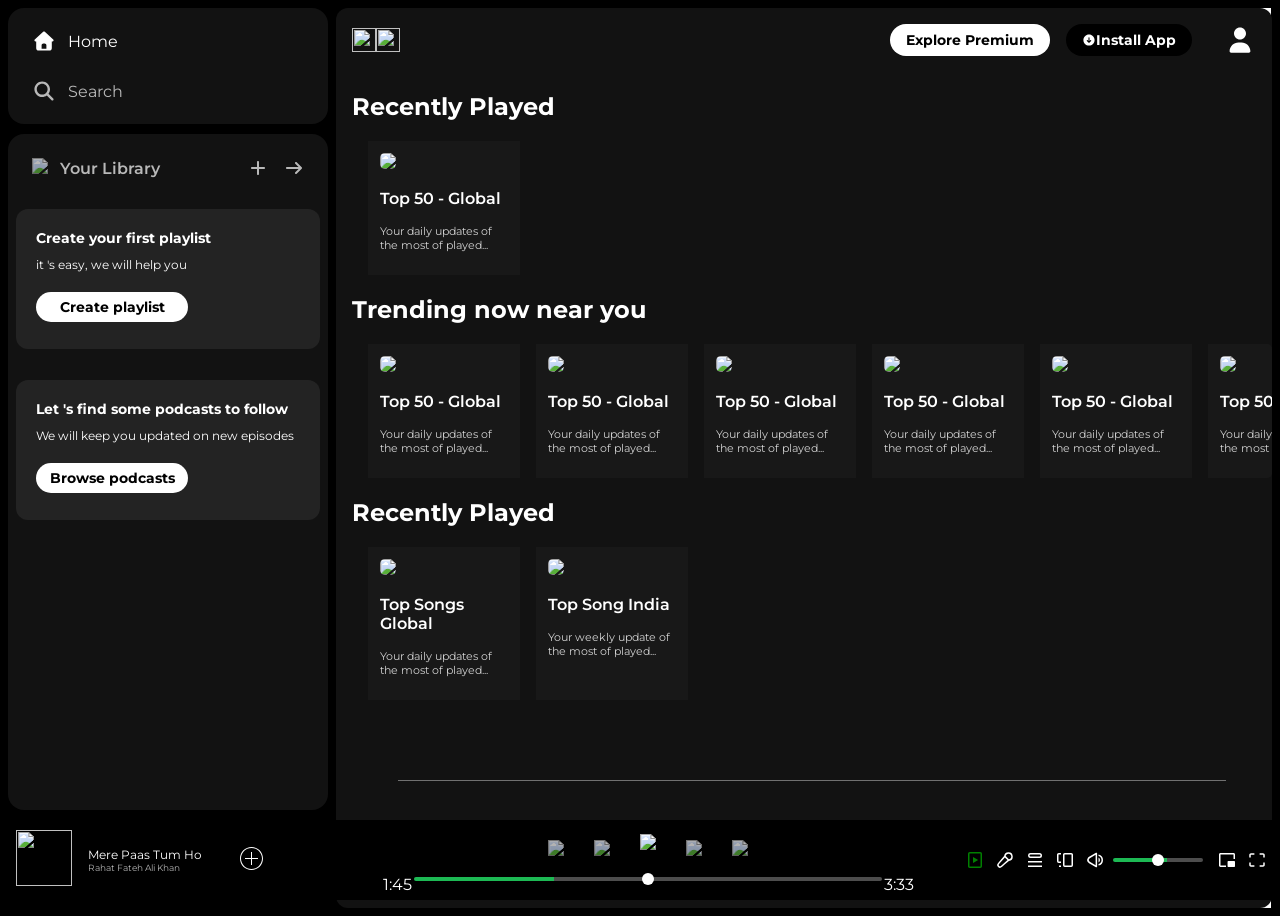
==== projects/Spotify clone/index.html @ 656fa6e5 "Add files via upload" ====
<!DOCTYPE html>
<html lang="en">

<head>
    <meta charset="UTF-8">
    <meta name="viewport" content="width=device-width, initial-scale=1.0">
    <title>Spotify - Web Player: Music for everyone</title>
    <link rel="stylesheet" href="./style.css" />
    <link rel="preconnect" href="https://fonts.googleapis.com">
    <link rel="preconnect" href="https://fonts.gstatic.com" crossorigin>
    <link href="https://fonts.googleapis.com/css2?family=Montserrat:ital,wght@0,100..900;1,100..900&display=swap"
        rel="stylesheet">
</head>

<body>
    <div class="main">
        <div class="sidebar">
            <div class="nav">
                <div class="nav-option nav-option-1">
                    <svg class="icon" xmlns="http://www.w3.org/2000/svg" viewBox="0 0 640 640">
                        <path fill="currentColor"
                            d="M341.8 72.6C329.5 61.2 310.5 61.2 298.3 72.6L74.3 280.6C64.7 289.6 61.5 303.5 66.3 315.7C71.1 327.9 82.8 336 96 336L112 336L112 512C112 547.3 140.7 576 176 576L464 576C499.3 576 528 547.3 528 512L528 336L544 336C557.2 336 569 327.9 573.8 315.7C578.6 303.5 575.4 289.5 565.8 280.6L341.8 72.6zM304 384L336 384C362.5 384 384 405.5 384 432L384 528L256 528L256 432C256 405.5 277.5 384 304 384z" />
                    </svg>
                    <a href="#">Home</a>
                </div>
                <div class="nav-option nav-option-2">
                    <svg class="icon" xmlns="http://www.w3.org/2000/svg" viewBox="0 0 640 640">
                        <path fill="currentColor"
                            d="M480 272C480 317.9 465.1 360.3 440 394.7L566.6 521.4C579.1 533.9 579.1 554.2 566.6 566.7C554.1 579.2 533.8 579.2 521.3 566.7L394.7 440C360.3 465.1 317.9 480 272 480C157.1 480 64 386.9 64 272C64 157.1 157.1 64 272 64C386.9 64 480 157.1 480 272zM272 416C351.5 416 416 351.5 416 272C416 192.5 351.5 128 272 128C192.5 128 128 192.5 128 272C128 351.5 192.5 416 272 416z" />
                    </svg>
                    <a href="#">Search</a>
                </div>

            </div>
            <div class="library">
                <div class="lib-header">

                    <!-- LEFT -->
                    <div class="lib-left">
                        <img src="https://spotify-clone-safullah-siddiqui.vercel.app/assets/library_icon.png">
                        <span>Your Library</span>
                    </div>

                    <!-- RIGHT -->
                    <div class="lib-right">
                        <svg class="icon" xmlns="http://www.w3.org/2000/svg" viewBox="0 0 640 640">
                            <path fill="currentColor"
                                d="M352 128C352 110.3 337.7 96 320 96C302.3 96 288 110.3 288 128L288 288L128 288C110.3 288 96 302.3 96 320C96 337.7 110.3 352 128 352L288 352L288 512C288 529.7 302.3 544 320 544C337.7 544 352 529.7 352 512L352 352L512 352C529.7 352 544 337.7 544 320C544 302.3 529.7 288 512 288L352 288L352 128z" />
                        </svg>

                        <svg class="icon" xmlns="http://www.w3.org/2000/svg" viewBox="0 0 640 640">
                            <path fill="currentColor"
                                d="M566.6 342.6C579.1 330.1 579.1 309.8 566.6 297.3L406.6 137.3C394.1 124.8 373.8 124.8 361.3 137.3C348.8 149.8 348.8 170.1 361.3 182.6L466.7 288L96 288C78.3 288 64 302.3 64 320C64 337.7 78.3 352 96 352L466.7 352L361.3 457.4C348.8 469.9 348.8 490.2 361.3 502.7C373.8 515.2 394.1 515.2 406.6 502.7L566.6 342.7z" />
                        </svg>
                    </div>

                </div>

                <div class="lib-bottom">
                    <div class="box">
                        <p class="b1">Create your first playlist</p>
                        <p class="b2">it 's easy, we will help you</p>
                        <div class="b3">Create playlist</div>
                    </div>
                    <div class="box">
                        <p class="b1">Let 's find some podcasts to follow</p>
                        <p class="b2">We will keep you updated on new episodes</p>
                        <div class="b3">Browse podcasts</div>
                    </div>
                </div>
            </div>

        </div>




        <div class="main-content">
            <div class="sticky-nav">
                <div class="sticky-nav-icons">
                    <img src="https://spotify-clone-safullah-siddiqui.vercel.app/assets/backward_icon.png" alt="">
                    <img src="https://spotify-clone-safullah-siddiqui.vercel.app/assets/forward_icon.png" alt=""
                        class="hide">
                </div>
                <div class="sticky-nav-options">
                    <a href="#" class="sticky-nav-options-premium">Explore Premium</a>
                    <a href="#" class="sticky-nav-options-install"> <svg style="fill: white; height: 14px;"
                            http://www.w3.org/2000/svg"
                            viewBox="0 0 640 640"><!--!Font Awesome Free v7.2.0 by @fontawesome - https://fontawesome.com License - https://fontawesome.com/license/free Copyright 2026 Fonticons, Inc.-->
                            <path
                                d="M320 576C461.4 576 576 461.4 576 320C576 178.6 461.4 64 320 64C178.6 64 64 178.6 64 320C64 461.4 178.6 576 320 576zM303 441L223 361C213.6 351.6 213.6 336.4 223 327.1C232.4 317.8 247.6 317.7 256.9 327.1L295.9 366.1L295.9 216C295.9 202.7 306.6 192 319.9 192C333.2 192 343.9 202.7 343.9 216L343.9 366.1L382.9 327.1C392.3 317.7 407.5 317.7 416.8 327.1C426.1 336.5 426.2 351.7 416.8 361L336.8 441C327.4 450.4 312.2 450.4 302.9 441z" />
                        </svg>
                        Install App</a>
                    <a href="#" class="sticky-nav-options-profile"><svg style="fill: white; height: 32px;"
                            xmlns="http://www.w3.org/2000/svg"
                            viewBox="0 0 640 640"><!--!Font Awesome Free v7.2.0 by @fontawesome - https://fontawesome.com License - https://fontawesome.com/license/free Copyright 2026 Fonticons, Inc.-->
                            <path
                                d="M320 312C386.3 312 440 258.3 440 192C440 125.7 386.3 72 320 72C253.7 72 200 125.7 200 192C200 258.3 253.7 312 320 312zM290.3 368C191.8 368 112 447.8 112 546.3C112 562.7 125.3 576 141.7 576L498.3 576C514.7 576 528 562.7 528 546.3C528 447.8 448.2 368 349.7 368L290.3 368z" />
                        </svg></a>
                </div>

            </div>
            <div class="cards-body">
                <h2>Recently Played</h2>
                <div class="cards-container">
                    <div class="card">
                        <img src="https://spotify-clone-safullah-siddiqui.vercel.app/assets/card1img.jpeg"
                            class="card-img">
                        <p class="card-title">Top 50 - Global</p>
                        <p class="card-info">Your daily updates of the most of played...</p>
                    </div>
                </div>


                <h2>Trending now near you</h2>
                <div class="cards-container">
                    <div class="card">
                        <img src="https://spotify-clone-safullah-siddiqui.vercel.app/assets/card2img.jpeg"
                            class="card-img">
                        <p class="card-title">Top 50 - Global</p>
                        <p class="card-info">Your daily updates of the most of played...</p>
                    </div>
                    <div class="card">
                        <img src="https://spotify-clone-safullah-siddiqui.vercel.app/assets/card3img.jpeg"
                            class="card-img">
                        <p class="card-title">Top 50 - Global</p>
                        <p class="card-info">Your daily updates of the most of played...</p>
                    </div>
                    <div class="card">
                        <img src="https://spotify-clone-safullah-siddiqui.vercel.app/assets/card4img.jpeg"
                            class="card-img">
                        <p class="card-title">Top 50 - Global</p>
                        <p class="card-info">Your daily updates of the most of played...</p>
                    </div>
                    <div class="card">
                        <img src="https://spotify-clone-safullah-siddiqui.vercel.app/assets/card2img.jpeg"
                            class="card-img">
                        <p class="card-title">Top 50 - Global</p>
                        <p class="card-info">Your daily updates of the most of played...</p>
                    </div>
                    <div class="card">
                        <img src="https://spotify-clone-safullah-siddiqui.vercel.app/assets/card3img.jpeg"
                            class="card-img">
                        <p class="card-title">Top 50 - Global</p>
                        <p class="card-info">Your daily updates of the most of played...</p>
                    </div>
                    <div class="card">
                        <img src="https://spotify-clone-safullah-siddiqui.vercel.app/assets/card4img.jpeg"
                            class="card-img">
                        <p class="card-title">Top 50 - Global</p>
                        <p class="card-info">Your daily updates of the most of played...</p>
                    </div>
                    <div class="card">
                        <img src="https://spotify-clone-safullah-siddiqui.vercel.app/assets/card2img.jpeg"
                            class="card-img">
                        <p class="card-title">Top 50 - Global</p>
                        <p class="card-info">Your daily updates of the most of played...</p>
                    </div>
                    <div class="card">
                        <img src="https://spotify-clone-safullah-siddiqui.vercel.app/assets/card3img.jpeg"
                            class="card-img">
                        <p class="card-title">Top 50 - Global</p>
                        <p class="card-info">Your daily updates of the most of played...</p>
                    </div>
                </div>

                <h2>Recently Played</h2>
                <div class="cards-container">
                    <div class="card">
                        <img src="https://spotify-clone-safullah-siddiqui.vercel.app/assets/card5img.jpeg"
                            class="card-img">
                        <p class="card-title">Top Songs Global</p>
                        <p class="card-info">Your daily updates of the most of played...</p>
                    </div>
                    <div class="card">
                        <img src="https://spotify-clone-safullah-siddiqui.vercel.app/assets/card6img.jpeg"
                            class="card-img">
                        <p class="card-title">Top Song India</p>
                        <p class="card-info">Your weekly update of the most of played...</p>
                    </div>
                </div>
            </div>
            <div class="footer">
                <div class="line"></div>
            </div>

        </div>




        <div class="music-player">
            <div class="album">
                <div class="album-img">
                    <img src="https://spotify-clone-safullah-siddiqui.vercel.app/assets/card3img.jpeg" />
                </div>
                <div class="album-info">
                    <span class="album-name">Mere Paas Tum Ho</span>
                    <span class="album-artist">Rahat Fateh Ali Khan</span>
                </div>
                <div class="album-like">
                    <button><svg width="24" height="24" xmlns="http://www.w3.org/2000/svg" fill-rule="evenodd"
                            clip-rule="evenodd">
                            <path fill="currentColor"
                                d="M11.5 0c6.347 0 11.5 5.153 11.5 11.5s-5.153 11.5-11.5 11.5-11.5-5.153-11.5-11.5 5.153-11.5 11.5-11.5zm0 1c5.795 0 10.5 4.705 10.5 10.5s-4.705 10.5-10.5 10.5-10.5-4.705-10.5-10.5 4.705-10.5 10.5-10.5zm.5 10h6v1h-6v6h-1v-6h-6v-1h6v-6h1v6z" />
                        </svg></button>
                </div>
            </div>
            <div class="player">
                <div class="player-icon">
                    <img class="player-icon-1"
                        src="https://spotify-clone-safullah-siddiqui.vercel.app/assets/player_icon1.png" />
                    <img class="player-icon-2"
                        src="https://spotify-clone-safullah-siddiqui.vercel.app/assets/player_icon2.png" />
                    <img class="player-icon-3"
                        src="https://spotify-clone-safullah-siddiqui.vercel.app/assets/player_icon3.png" />
                    <img class="player-icon-4"
                        src="https://spotify-clone-safullah-siddiqui.vercel.app/assets/player_icon4.png" />
                    <img class="player-icon-5"
                        src="https://spotify-clone-safullah-siddiqui.vercel.app/assets/player_icon5.png" />
                </div>
                <div class="player-bar">
                    <span class="curr-time">1:45</span>
                    <input type="range" min="0" max="100" />
                    <span class="tol-time">3:33</span>
                </div>
            </div>
            <div class="controls">
                <svg data-encore-id="icon" role="img" aria-hidden="true" class="e-91000-icon e-91000-baseline svg-green"
                    viewBox="0 0 16 16"
                    style="--encore-icon-height: var(--encore-graphic-size-decorative-smaller); --encore-icon-width: var(--encore-graphic-size-decorative-smaller);">
                    <path fill="green" d="M11.196 8 6 5v6z"></path>
                    <path fill="green"
                        d="M15.002 1.75A1.75 1.75 0 0 0 13.252 0h-10.5a1.75 1.75 0 0 0-1.75 1.75v12.5c0 .966.783 1.75 1.75 1.75h10.5a1.75 1.75 0 0 0 1.75-1.75zm-1.75-.25a.25.25 0 0 1 .25.25v12.5a.25.25 0 0 1-.25.25h-10.5a.25.25 0 0 1-.25-.25V1.75a.25.25 0 0 1 .25-.25z">
                    </path>
                </svg>
                <svg data-encore-id="icon" role="img" aria-hidden="true" class="e-91000-icon e-91000-baseline svg-mic"
                    viewBox="0 0 16 16"
                    style="--encore-icon-height: var(--encore-graphic-size-decorative-smaller); --encore-icon-width: var(--encore-graphic-size-decorative-smaller);">
                    <path fill="white"
                        d="M13.426 2.574a2.831 2.831 0 0 0-4.797 1.55l3.247 3.247a2.831 2.831 0 0 0 1.55-4.797M10.5 8.118l-2.619-2.62L4.74 9.075 2.065 12.12a1.287 1.287 0 0 0 1.816 1.816l3.06-2.688 3.56-3.129zM7.12 4.094a4.331 4.331 0 1 1 4.786 4.786l-3.974 3.493-3.06 2.689a2.787 2.787 0 0 1-3.933-3.933l2.676-3.045z">
                    </path>
                </svg>
                <svg data-encore-id="icon" role="img" aria-hidden="true" class="e-91000-icon e-91000-baseline"
                    viewBox="0 0 16 16"
                    style="--encore-icon-height: var(--encore-graphic-size-decorative-smaller); --encore-icon-width: var(--encore-graphic-size-decorative-smaller);">
                    <path fill="white"
                        d="M15 15H1v-1.5h14zm0-4.5H1V9h14zm-14-7A2.5 2.5 0 0 1 3.5 1h9a2.5 2.5 0 0 1 0 5h-9A2.5 2.5 0 0 1 1 3.5m2.5-1a1 1 0 0 0 0 2h9a1 1 0 1 0 0-2z">
                    </path>
                </svg>
                <svg data-encore-id="icon" role="img" aria-hidden="true" class="e-91000-icon e-91000-baseline"
                    viewBox="0 0 16 16"
                    style="--encore-icon-height: var(--encore-graphic-size-decorative-smaller); --encore-icon-width: var(--encore-graphic-size-decorative-smaller);">
                    <path fill="white"
                        d="M6 2.75C6 1.784 6.784 1 7.75 1h6.5c.966 0 1.75.784 1.75 1.75v10.5A1.75 1.75 0 0 1 14.25 15h-6.5A1.75 1.75 0 0 1 6 13.25zm1.75-.25a.25.25 0 0 0-.25.25v10.5c0 .138.112.25.25.25h6.5a.25.25 0 0 0 .25-.25V2.75a.25.25 0 0 0-.25-.25zm-6 0a.25.25 0 0 0-.25.25v6.5c0 .138.112.25.25.25H4V11H1.75A1.75 1.75 0 0 1 0 9.25v-6.5C0 1.784.784 1 1.75 1H4v1.5zM4 15H2v-1.5h2z">
                    </path>
                    <path d="M13 10a2 2 0 1 1-4 0 2 2 0 0 1 4 0m-1-5a1 1 0 1 1-2 0 1 1 0 0 1 2 0"></path>
                </svg>
                <div class="control-volume">
                    <svg data-encore-id="icon" role="presentation" aria-label="Volume high" aria-hidden="false"
                        class="e-91000-icon e-91000-baseline" id="volume-icon" viewBox="0 0 16 16"
                        style="--encore-icon-height: var(--encore-graphic-size-informative-smaller); --encore-icon-width: var(--encore-graphic-size-informative-smaller);">
                        <path fill="white"
                            d="M9.741.85a.75.75 0 0 1 .375.65v13a.75.75 0 0 1-1.125.65l-6.925-4a3.64 3.64 0 0 1-1.33-4.967 3.64 3.64 0 0 1 1.33-1.332l6.925-4a.75.75 0 0 1 .75 0zm-6.924 5.3a2.14 2.14 0 0 0 0 3.7l5.8 3.35V2.8zm8.683 4.29V5.56a2.75 2.75 0 0 1 0 4.88">
                        </path>
                        <path fill="white" d="M11.5 13.614a5.752 5.752 0 0 0 0-11.228v1.55a4.252 4.252 0 0 1 0 8.127z">
                        </path>
                    </svg>
                    <input type="range" class="Volume-range progress-bar">
                </div>
                <svg data-encore-id="icon" role="img" aria-hidden="true" class="e-91000-icon e-91000-baseline"
                    viewBox="0 0 16 16"
                    style="--encore-icon-height: var(--encore-graphic-size-decorative-smaller); --encore-icon-width: var(--encore-graphic-size-decorative-smaller);">
                    <path fill="white"
                        d="M16 2.45c0-.8-.65-1.45-1.45-1.45H1.45C.65 1 0 1.65 0 2.45v11.1C0 14.35.65 15 1.45 15h5.557v-1.5H1.5v-11h13V7H16z">
                    </path>
                    <path fill="white"
                        d="M15.25 9.007a.75.75 0 0 1 .75.75v4.493a.75.75 0 0 1-.75.75H9.325a.75.75 0 0 1-.75-.75V9.757a.75.75 0 0 1 .75-.75z">
                    </path>
                </svg>
                <svg width="16" height="16" viewBox="0 0 16 16" fill="none" xmlns="http://www.w3.org/2000/svg">
                    <path fill-rule="evenodd" clip-rule="evenodd"
                        d="M0.25 3C0.25 2.0335 1.0335 1.25 2 1.25H5.375V2.75H2C1.86193 2.75 1.75 2.86193 1.75 3V5.42857H0.25V3ZM14 2.75H10.625V1.25H14C14.9665 1.25 15.75 2.0335 15.75 3V5.42857H14.25V3C14.25 2.86193 14.1381 2.75 14 2.75ZM1.75 10.5714V13C1.75 13.1381 1.86193 13.25 2 13.25H5.375V14.75H2C1.0335 14.75 0.25 13.9665 0.25 13V10.5714H1.75ZM14.25 13V10.5714H15.75V13C15.75 13.9665 14.9665 14.75 14 14.75H10.625V13.25H14C14.1381 13.25 14.25 13.1381 14.25 13Z"
                        fill="white"></path>
                </svg>
            </div>
        </div>
    </div>
</body>

</html>
---- projects/Spotify clone/style.css ----
@media (max-width: 768px) {
  .sidebar,.album,.controls {
    display: none !important;
  }
  .main-content{
    padding: 0!important;
    margin: 0 !important;
  }
}

* {
  font-family: "Montserrat", sans-serif;
  color: white;
}

body {
  background: black;
  overflow: hidden;
}

.main {
  display: flex;
  height: 100vh;
}

.sidebar {
  flex-basis: 330px;
  background: black;
  display: flex;
  flex-direction: column;
  height: calc(100vh - 98px);
}

.nav {
  display: flex;
  flex-direction: column;
  width: calc(100% - 24px);
  ;
  background: #121212;
  border-radius: 1rem;
  padding: 8px 12px;
}

.nav-option-1 {
  height: 34px;
  display: flex;
  align-items: center;
  padding: 8px 12px;
}

.nav-option-2 {
  height: 34px;
  display: flex;
  align-items: center;
  padding: 8px 12px;
  opacity: 0.7;
}



.nav-option a {
  text-decoration: none;
  border: 0;
  margin-left: 12px;
  font-size: 16px;
}

.icon {
  color: white;
  width: 1.5rem;
  height: 1.5rem;
}

.library {
  display: flex;
  margin-top: 10px;
  flex-direction: column;
  width: calc(100%-16px);
  background: #121212;
  border-radius: 1rem;
  height: 100%;
  padding: 8px;
}

.lib-header {
  display: flex;
  align-items: center;
  justify-content: space-between;
  padding: 16px 16px;
}

.lib-left {
  display: flex;
  align-items: center;
  gap: 12px;
  opacity: 0.7;
}

.lib-left img {
  height: 1.25rem;
}

.lib-left span {
  font-size: 16px;
  font-weight: 600;
}

.lib-right {
  display: flex;
  align-items: center;
  gap: 16px;
}

.lib-right .icon {
  width: 1.25rem;
  height: 1.25rem;
  opacity: 0.7;
}

.lib-bottom {
  display: flex;
  flex-direction: column;
  height: 100%;
}

.box {
  height: 140px;
  background-color: #232323;
  border-radius: 0.75rem;
  margin: 5% 0%;

}

.box p {

  margin-left: 20px;
}

.b1 {
  font-weight: bold;
  font-size: 14px;
  margin-top: 20px;
  margin-bottom: 10px;
}

.b2 {
  font-size: 12px;
  margin-top: 0px;
  margin-bottom: 10px;
}

.b3 {
  font-size: 14px;
  background-color: white;
  font-weight: bold;
  height: 30px;
  border-radius: 1.5rem;
  width: 50%;
  margin-top: 20px;
  margin-bottom: 20px;
  margin-left: 20px;
}

.box div {
  color: black;
  justify-content: center;
  align-items: center;
  display: flex;
}



.main-content {
  flex: 1 1 75%;
  background: #121212;
  border-radius: 0.75rem;
  margin-left: 8px;
  padding-left: 16px;
  overflow-y: auto;
  /* Firefox */
  scrollbar-width: none;

  /* IE / Edge (old) */
  -ms-overflow-style: none;
}

/* Chrome, Safari, Edge */
.main-content::-webkit-scrollbar {
  display: none;
}

.sticky-nav {
  position: sticky;
  top: 0;
  height: 4rem;
  display: flex;
  flex-direction: row;
  justify-content: space-between;
  width: 100%;
  align-items: center;
  background: #121212;
}


.sticky-nav-icons {
  display: flex;
  align-items: center;
}

.sticky-nav-icons>img {
  height: 24px;
  width: 24px;
}

.sticky-nav-options {
  display: flex;
  justify-content: space-around;
}

.sticky-nav-options>a {
  font-size: 14px;
  font-weight: bold;
  height: 2rem;
  border-radius: 1.5rem;
  text-decoration: none;
  display: flex;
  align-items: center;
  justify-content: center;
  padding: 0px 16px;
  margin-left: 16px;
}



.sticky-nav-options-premium {
  font-size: 14px;
  background-color: white;
  font-weight: bold;
  height: 2rem;
  border-radius: 1.5rem;
  color: black;
  text-decoration: none;
  display: flex;
  align-items: center;
  justify-content: center;
  padding: 0px 16px;
  margin-left: 16px;
}

.sticky-nav-options-install {
  font-size: 14px;
  background-color: black;
  font-weight: bold;
  height: 2rem;
  border-radius: 1.5rem;
  color: white;
  text-decoration: none;
  display: flex;
  align-items: center;
  justify-content: center;
  padding: 0px 16px;
  margin-left: 16px;
}

.cards-container {
  display: flex;
  border-radius: 0.3rem;
  overflow-x: auto;
  scrollbar-width: none;
  /* Firefox */
  -ms-overflow-style: none;
  /* IE / Edge legacy */
}

.card {
  background: #2323236b;
  width: 8rem;
  padding: 0.75rem;
  margin-left: 1rem;
  flex: 0 0 auto;

}

.card>img {
  border-radius: 0.3rem;
  width: 100%;
}

.card-title {
  font-weight: 600;
}

.card-info {
  font-size: 0.7rem;
  opacity: 0.8;
}

.footer {
  height: 20rem;
  align-items: center;
  display: flex;
  align-items: center;
  justify-content: center;
}

.line {
  width: 90%;
  height: 50%;
  border-top: 1px solid white;
  opacity: 0.4;
}

.music-player {
  position: fixed;
  bottom: 0;
  height: 80px;
  width: calc(100% - 16px);
  background: black;
  display: flex;
}

.album {
  display: flex;
  justify-content: flex-start;
  align-items: center;
  padding: 8px;
  flex: 1 1 25%;
}

.album img {
  height: 56px;
  width: 56px;
  margin-right: 16px;
}

.album-name {
  display: block;
  font-size: 12px;
  margin-right: 32px;
}

.album-artist {
  display: block;
  font-size: 9px;
  opacity: 0.7;
}

.album-like * {
  background: black;
  border: 0;
}

.player {
  display: flex;
  flex-direction: column;
  justify-content: space-around;
  flex: 1 1 50%;
}

.player-icon {
  display: flex;
  align-items: center;
  justify-content: center;
  padding-top: 8px;
}

.player-bar {
  width: 100%;
  display: flex;
  justify-content: center;
}

.player-bar input[type="range"] {
  -webkit-appearance: none;
  width: 75%;
  height: 4px;
  background: #4d4d4d;
  /* gray unfilled */
  border-radius: 10px;
  cursor: pointer;
}

/* 🔴 CHROME / EDGE / SAFARI */
.player-bar input[type="range"]::-webkit-slider-thumb {
  -webkit-appearance: none;
  height: 12px;
  width: 12px;
  background: white;
  border-radius: 50%;
  margin-top: -4px;
  /* align thumb */
}

/* green filled track */
.player-bar input[type="range"]::-webkit-slider-runnable-track {
  height: 4px;
  border-radius: 10px;
}

/* 🟢 FIREFOX */
.player-bar input[type="range"]::-moz-range-thumb {
  height: 12px;
  width: 12px;
  background: white;
  border-radius: 50%;
  border: none;
}

.player-bar input[type="range"]::-moz-range-track {
  height: 4px;
  background: #4d4d4d;
  border-radius: 10px;
}

.player-bar input[type="range"]::-moz-range-progress {
  background: #1db954;
  /* Spotify green */
  height: 4px;
  border-radius: 10px;
}

.player-bar input[type="range"] {
  background: linear-gradient(to right,
      #1db954 0%,
      #1db954 30%,
      #4d4d4d 30%,
      #4d4d4d 100%);
}



.player-icon img {
  height: 1rem;
  opacity: 0.7;
  padding-left: 15px;
  padding-right: 15px;
}

.player-icon-3 {
  height: 1.75rem !important;
  opacity: 1 !important;
}

.controls {
  display: flex;
  flex: 1 1 25%;
  justify-content: space-around;
  align-items: center;
}

.control-volume {
  display: flex;
  align-items: center;
  gap: 8px;
}

.Volume-range {
  -webkit-appearance: none;
  appearance: none;
  width: 90px;
  height: 4px;
  background: #4d4d4d;
  border-radius: 10px;
  cursor: pointer;
}

/* CHROME / EDGE / SAFARI */
.Volume-range::-webkit-slider-thumb {
  -webkit-appearance: none;
  width: 12px;
  height: 12px;
  background: #fff;
  border-radius: 50%;
  opacity: 1;
  /* 👈 IMPORTANT */
}

/* FIREFOX */
.Volume-range::-moz-range-thumb {
  width: 12px;
  height: 12px;
  background: #fff;
  border: none;
  border-radius: 50%;
  opacity: 1;
  /* 👈 IMPORTANT */
}

.Volume-range {
  background: linear-gradient(to right,
      #1db954 0%,
      #1db954 60%,
      #4d4d4d 60%,
      #4d4d4d 100%);
}


.controls svg {
  height: 16px;
}
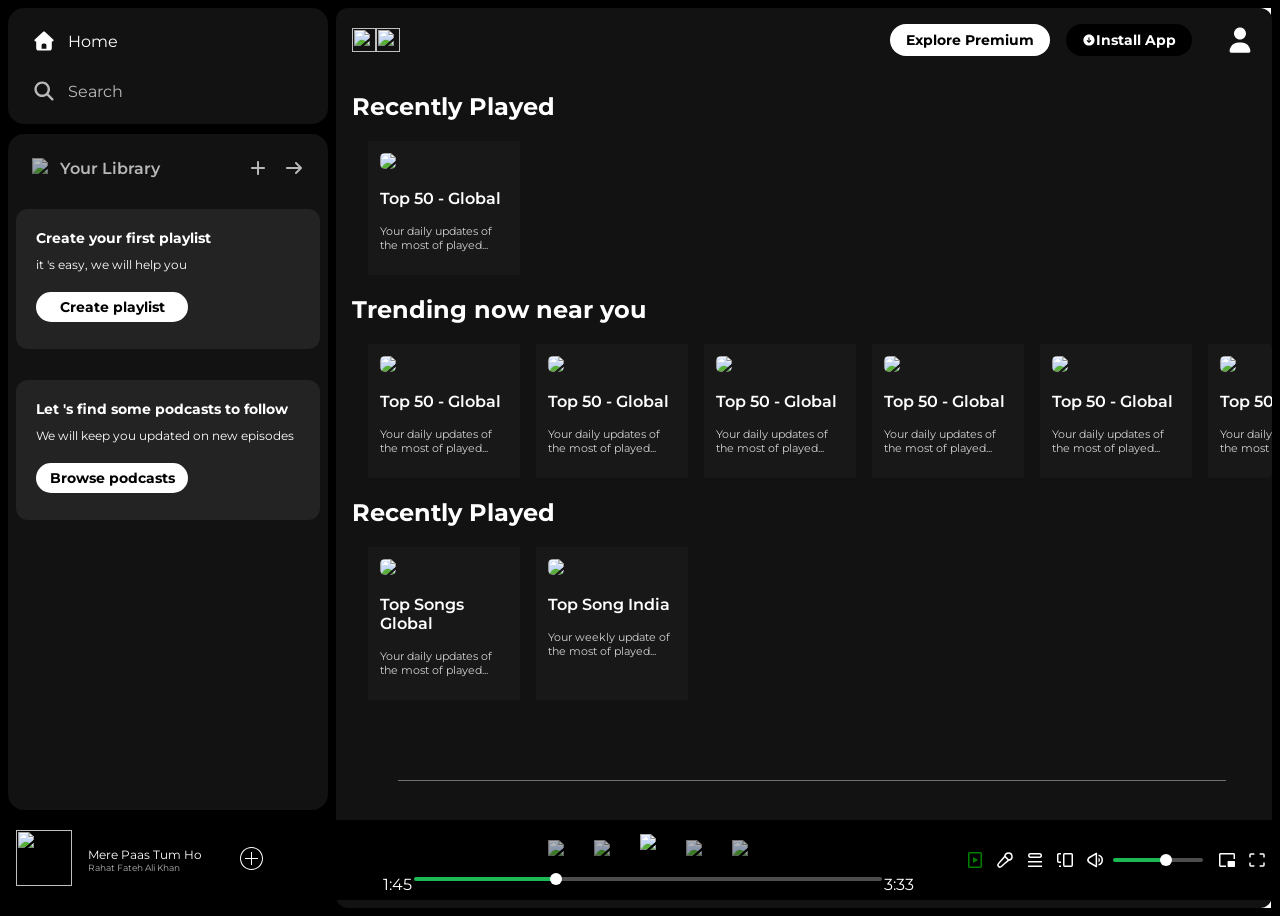
==== commit fe879443: "Update index.html" ====
--- a/projects/Spotify clone/index.html
+++ b/projects/Spotify clone/index.html
@@ -221,7 +221,7 @@
                 </div>
                 <div class="player-bar">
                     <span class="curr-time">1:45</span>
-                    <input type="range" min="0" max="100" />
+                    <input type="range" min="0" max="100" value="30" class="progress" />
                     <span class="tol-time">3:33</span>
                 </div>
             </div>
@@ -266,7 +266,7 @@
                         <path fill="white" d="M11.5 13.614a5.752 5.752 0 0 0 0-11.228v1.55a4.252 4.252 0 0 1 0 8.127z">
                         </path>
                     </svg>
-                    <input type="range" class="Volume-range progress-bar">
+                   <input type="range" class="Volume-range" min="0" max="100" value="60">
                 </div>
                 <svg data-encore-id="icon" role="img" aria-hidden="true" class="e-91000-icon e-91000-baseline"
                     viewBox="0 0 16 16"
@@ -286,6 +286,30 @@
             </div>
         </div>
     </div>
+
+    <script>
+  const slider = document.querySelector(".progress");
+
+  function updateProgress() {
+    const value = slider.value;
+    slider.style.setProperty("--progress", value + "%");
+  }
+
+  slider.addEventListener("input", updateProgress);
+
+  // run once on load
+  updateProgress();
+    const volume = document.querySelector(".Volume-range");
+
+  if (volume) {
+    function updateVolume() {
+      volume.style.setProperty("--volume", volume.value + "%");
+    }
+
+    volume.addEventListener("input", updateVolume);
+    updateVolume();
+  }
+</script>
 </body>
 
-</html>+</html>
